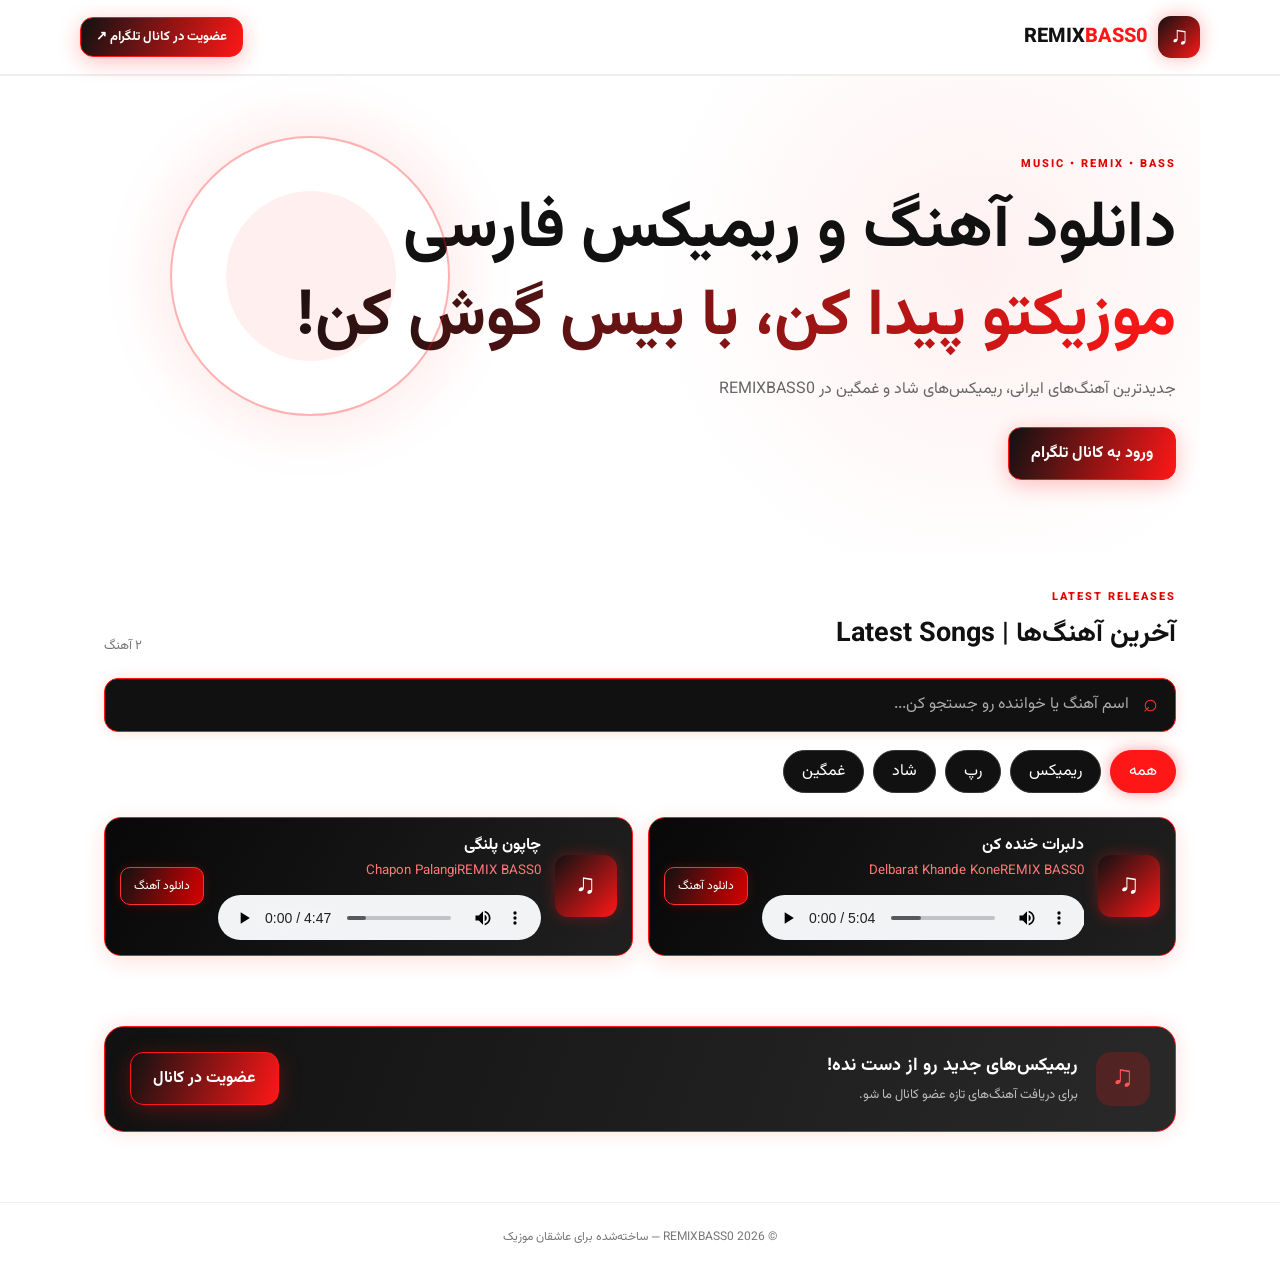
==== index.html @ 62d3708f "Update index.html" ====
<!doctype html>
<html lang="fa" dir="rtl">
  <meta name="google-site-verification" content="JpZeA1Qv8X7gBXCfBe9l_iuVdIGGsV_RSBL-NeZoP2Y" />
  <head><meta name="google-site-verification" content="JpZeA1Qv8X7gBXCfBe9l_iuVdIGGsV_RSBL-NeZoP2Y" />
  <meta charset="utf-8">
  <meta name="viewport" content="width=device-width, initial-scale=1">
  <meta name="theme-color" content="#090711">

  <title>دانلود آهنگ و ریمیکس فارسی | REMIXBASS0</title>

  <meta name="description" content="دانلود جدیدترین آهنگ‌های فارسی، ریمیکس، آهنگ شاد و غمگین از REMIXBASS0. Persian Music, New Remixes and Music Downloads.">

  <meta name="robots" content="index, follow">
  <meta name="author" content="REMIXBASS0">

  <link rel="canonical" href="https://hajymmly46-ops.github.io/REMIX_BASS0/">

  <meta property="og:type" content="website">
  <meta property="og:title" content="REMIXBASS0 | دانلود آهنگ و ریمیکس">
  <meta property="og:description" content="جدیدترین آهنگ‌ها و ریمیکس‌های فارسی و ایرانی">
  <meta property="og:url" content="https://hajymmly46-ops.github.io/REMIX_BASS0/">
  <meta property="og:site_name" content="REMIXBASS0">
  <meta property="og:locale" content="fa_IR">

  <meta name="twitter:card" content="summary">
  <meta name="twitter:title" content="REMIXBASS0 Music">
  <meta name="twitter:description" content="Persian Music, Remix and Bass Downloads">

  <script type="application/ld+json">
  {
    "@context": "https://schema.org",
    "@type": "WebSite",
    "name": "REMIXBASS0",
    "alternateName": "ریمیکس بیس صفر",
    "url": "https://hajymmly46-ops.github.io/REMIX_BASS0/",
    "inLanguage": ["fa", "en"]
  }
  </script>

  <link rel="stylesheet" href="style.css">
</head>

<body>

  <header class="topbar">
    <a class="brand" href="#">
      <span class="brand-mark">♫</span>
      <span>REMIX<span class="purple">BASS0</span></span>
    </a>

    <a class="telegram small" href="https://t.me/REMIX_BASS0" target="_blank" rel="noopener">
      عضویت در کانال تلگرام ↗
    </a>
  </header>

  <main>

    <section class="hero">
      <div class="eyebrow">MUSIC • REMIX • BASS</div>

      <h1>
        دانلود آهنگ و ریمیکس فارسی<br>
        <span>موزیکتو پیدا کن، با بیس گوش کن!</span>
      </h1>

      <p>
        جدیدترین آهنگ‌های ایرانی، ریمیکس‌های شاد و غمگین
        در REMIXBASS0
      </p>

      <a class="telegram" href="https://t.me/REMIX_BASS0" target="_blank" rel="noopener">
        ورود به کانال تلگرام
      </a>

      <div class="orb orb-one"></div>
      <div class="orb orb-two"></div>
    </section>

    <section class="content">

      <div class="section-head">
        <div>
          <span class="eyebrow">LATEST RELEASES</span>
          <h2>آخرین آهنگ‌ها | Latest Songs</h2>
        </div>

        <span class="count" id="songCount">۰ آهنگ</span>
      </div>

      <label class="search">
        <span>⌕</span>
        <input id="search" type="search" placeholder="اسم آهنگ یا خواننده رو جستجو کن...">
      </label>

      <div class="chips">
        <button class="chip active" data-filter="همه">همه</button>
        <button class="chip" data-filter="ریمیکس">ریمیکس</button>
        <button class="chip" data-filter="رپ">رپ</button>
        <button class="chip" data-filter="شاد">شاد</button>
        <button class="chip" data-filter="غمگین">غمگین</button>
      </div>

      <div class="songs" id="songs"></div>

      <p class="empty" id="empty">
        هنوز آهنگی اضافه نشده.
      </p>

    </section>

    <section class="join">
      <div class="join-icon">♫</div>

      <div>
        <h2>ریمیکس‌های جدید رو از دست نده!</h2>
        <p>برای دریافت آهنگ‌های تازه عضو کانال ما شو.</p>
      </div>

      <a class="telegram" href="https://t.me/REMIX_BASS0" target="_blank" rel="noopener">
        عضویت در کانال
      </a>
    </section>

  </main>

  <footer>
    © 2026 REMIXBASS0 — ساخته‌شده برای عاشقان موزیک
  </footer>

  <div class="gate" id="gate" aria-hidden="true">
    <div class="gate-box">

      <button class="close" id="closeGate" aria-label="بستن">×</button>

      <div class="gate-icon">♫</div>

      <h2>اول یه سر به کانال بزن!</h2>

      <p>
        برای ادامه، وارد کانال تلگرام REMIXBASS0 شو.
        بعد از برگشت، دکمه ادامه دانلود رو بزن.
      </p>

      <a class="telegram full" id="joinLink"
        href="https://t.me/REMIX_BASS0"
        target="_blank" rel="noopener">
        رفتن به کانال تلگرام ↗
      </a>

      <button class="continue" id="continueDownload">
        برگشتم؛ ادامه دانلود
      </button>

      <small>
        این روش عضویت واقعی را تأیید نمی‌کند.
      </small>

    </div>
  </div>

  <script src="script.js"></script>

</body>
</html>
---- style.css ----
@import url('https://fonts.googleapis.com/css2?family=Vazirmatn:wght@400;500;600;700;800&display=swap');

:root {
  --bg: #ffffff;
  --panel: #090909;
  --muted: #777777;
  --red: #ff1717;
  --red2: #ff4545;
  --line: #292929;
}

* {
  box-sizing: border-box;
}

body {
  margin: 0;
  background: #fff;
  color: #111;
  font-family: Vazirmatn, Tahoma, sans-serif;
}

a {
  color: inherit;
  text-decoration: none;
}

.topbar {
  min-height: 76px;
  display: flex;
  align-items: center;
  justify-content: space-between;
  padding: 0 max(5%, calc((100% - 1120px)/2));
  border-bottom: 2px solid #eee;
  background: #fff;
  position: sticky;
  top: 0;
  z-index: 3;
}

.brand {
  display: flex;
  gap: 10px;
  align-items: center;
  font-size: 20px;
  font-weight: 800;
}

.brand-mark {
  display: grid;
  place-items: center;
  width: 42px;
  height: 42px;
  border-radius: 13px;
  background: linear-gradient(135deg, #111, #ff1717);
  color: white;
  font-size: 25px;
  box-shadow: 0 0 18px #ff171755;
}

.purple {
  color: #ff1717;
}

.telegram {
  display: inline-flex;
  align-items: center;
  justify-content: center;
  background: linear-gradient(110deg, #111, #ff1717);
  padding: 13px 22px;
  border-radius: 13px;
  font-weight: 700;
  box-shadow: 0 5px 22px #ff171744;
  border: 1px solid #ff1717;
  color: white;
  cursor: pointer;
}

.telegram.small {
  padding: 9px 15px;
  font-size: 13px;
}

.hero {
  max-width: 1120px;
  margin: auto;
  min-height: 390px;
  padding: 80px 24px 72px;
  position: relative;
  overflow: hidden;
  background: radial-gradient(circle at 80% 40%, #ff171710, transparent 35%);
}

.eyebrow {
  font-size: 11px;
  letter-spacing: 2px;
  color: #e00000;
  font-weight: 800;
}

.hero h1 {
  font-size: clamp(38px, 6vw, 65px);
  line-height: 1.35;
  margin: 14px 0;
  color: #111;
}

.hero h1 span {
  background: linear-gradient(90deg, #111, #ff1717);
  -webkit-background-clip: text;
  background-clip: text;
  color: transparent;
}

.hero p {
  color: #666;
  margin: 0 0 25px;
}

.orb {
  position: absolute;
  border-radius: 50%;
  pointer-events: none;
}

.orb-one {
  width: 280px;
  height: 280px;
  border: 2px solid #ff171755;
  box-shadow: 0 0 70px #ff171722;
  left: 8%;
  top: 60px;
}

.orb-two {
  width: 170px;
  height: 170px;
  background: #ff171711;
  left: 13%;
  top: 115px;
}

.content {
  max-width: 1120px;
  margin: 0 auto;
  padding: 32px 24px 70px;
}

.section-head {
  display: flex;
  justify-content: space-between;
  align-items: end;
  margin-bottom: 22px;
}

.section-head h2 {
  margin: 4px 0 0;
  font-size: 27px;
}

.count {
  color: #777;
  font-size: 13px;
}

.search {
  min-height: 54px;
  background: #111;
  border: 1px solid #ff1717;
  border-radius: 14px;
  display: flex;
  align-items: center;
  padding: 0 17px;
  gap: 12px;
  box-shadow: 0 0 14px #ff171722;
}

.search span {
  font-size: 25px;
  color: #ff3030;
}

.search input {
  width: 100%;
  background: none;
  border: 0;
  outline: 0;
  color: white;
  font: inherit;
}

.search input::placeholder {
  color: #aaa;
}

.chips {
  display: flex;
  gap: 9px;
  flex-wrap: wrap;
  margin: 18px 0 24px;
}

.chip {
  background: #111;
  border: 1px solid #333;
  border-radius: 30px;
  padding: 8px 18px;
  color: white;
  font: inherit;
  cursor: pointer;
  transition: .2s;
}

.chip:hover,
.chip.active {
  background: #ff1717;
  border-color: #ff1717;
  color: white;
  box-shadow: 0 0 16px #ff171766;
}

.songs {
  display: grid;
  grid-template-columns: repeat(2, minmax(0, 1fr));
  gap: 15px;
}

.song {
  display: flex;
  align-items: center;
  gap: 14px;
  background: linear-gradient(120deg, #080808, #202020);
  border: 1px solid #ff1717;
  padding: 15px;
  border-radius: 17px;
  min-width: 0;
  color: white;
  box-shadow: 0 5px 22px #ff171722;
}

.cover {
  width: 62px;
  height: 62px;
  flex: none;
  border-radius: 13px;
  background: linear-gradient(135deg, #111, #ff1717);
  display: grid;
  place-items: center;
  font-size: 28px;
  color: white;
  box-shadow: 0 0 15px #ff171755;
}

.song-info {
  min-width: 0;
  flex: 1;
}

.song-info strong {
  display: block;
  white-space: nowrap;
  overflow: hidden;
  text-overflow: ellipsis;
  color: white;
}

.song-info small {
  color: #ff7777;
}

.song audio {
  display: block !important;
  width: 100% !important;
  height: 45px !important;
  margin-top: 12px;
  visibility: visible !important;
  opacity: 1 !important;
}

.download {
  border: 1px solid #ff3030;
  color: white;
  background: linear-gradient(110deg, #111, #d90000);
  padding: 9px 13px;
  border-radius: 10px;
  font: inherit;
  font-size: 12px;
  cursor: pointer;
  white-space: nowrap;
  box-shadow: 0 0 12px #ff171733;
}

.download:hover {
  box-shadow: 0 0 20px #ff171788;
}

.empty {
  text-align: center;
  color: #777;
  padding: 35px 10px;
}

.empty code {
  color: #ff1717;
}

.join {
  max-width: 1072px;
  margin: 0 auto 70px;
  padding: 25px;
  background: linear-gradient(110deg, #111, #292929);
  border: 1px solid #ff1717;
  border-radius: 20px;
  display: flex;
  align-items: center;
  gap: 18px;
  color: white;
  box-shadow: 0 0 20px #ff171722;
}

.join-icon {
  width: 54px;
  height: 54px;
  border-radius: 15px;
  background: #ff171733;
  display: grid;
  place-items: center;
  font-size: 30px;
  color: #ff5555;
}

.join div:nth-child(2) {
  flex: 1;
}

.join h2 {
  font-size: 18px;
  margin: 0 0 5px;
}

.join p {
  color: #bbb;
  margin: 0;
  font-size: 13px;
}

footer {
  text-align: center;
  color: #777;
  padding: 25px;
  border-top: 1px solid #eee;
  font-size: 12px;
}

.gate {
  display: none;
  position: fixed;
  inset: 0;
  background: #000d;
  z-index: 10;
  place-items: center;
  padding: 20px;
}

.gate.show {
  display: grid;
}

.gate-box {
  position: relative;
  width: min(440px, 100%);
  background: #111;
  border: 1px solid #ff1717;
  border-radius: 22px;
  padding: 30px;
  text-align: center;
  color: white;
  box-shadow: 0 0 35px #ff171744;
}

.close {
  position: absolute;
  left: 15px;
  top: 12px;
  background: none;
  border: 0;
  color: #aaa;
  font-size: 27px;
  cursor: pointer;
}

.gate-icon {
  margin: 0 auto 12px;
  width: 58px;
  height: 58px;
  border-radius: 18px;
  background: #ff171733;
  color: #ff5555;
  display: grid;
  place-items: center;
  font-size: 32px;
}

.gate-box h2 {
  margin: 8px 0;
}

.gate-box p,
.gate-box small {
  color: #bbb;
  line-height: 2;
}

.full {
  width: 100%;
  margin: 10px 0;
}

.continue {
  width: 100%;
  padding: 12px;
  border: 1px solid #ff3030;
  background: #222;
  color: white;
  border-radius: 12px;
  font: inherit;
  cursor: pointer;
}

.gate-box small {
  display: block;
  font-size: 10px;
  margin-top: 13px;
}

@media(max-width: 650px) {
  .topbar {
    min-height: 66px;
    padding: 0 16px;
  }

  .brand {
    font-size: 16px;
  }

  .hero {
    min-height: 350px;
    padding: 65px 20px;
  }

  .orb-one {
    left: -80px;
  }

  .songs {
    grid-template-columns: 1fr;
  }

  .content {
    padding: 25px 16px 50px;
  }

  .song {
    flex-wrap: wrap;
  }

  .song-info {
    min-width: calc(100% - 90px);
  }

  .song-info audio {
    width: 100% !important;
  }

  .download {
    width: 100%;
    padding: 11px;
  }

  .join {
    margin: 0 16px 45px;
    flex-wrap: wrap;
  }

  .join div:nth-child(2) {
    min-width: calc(100% - 80px);
  }

  .join .telegram {
    width: 100%;
  }

  .telegram.small {
    font-size: 11px;
    padding: 8px 10px;
  }
  }
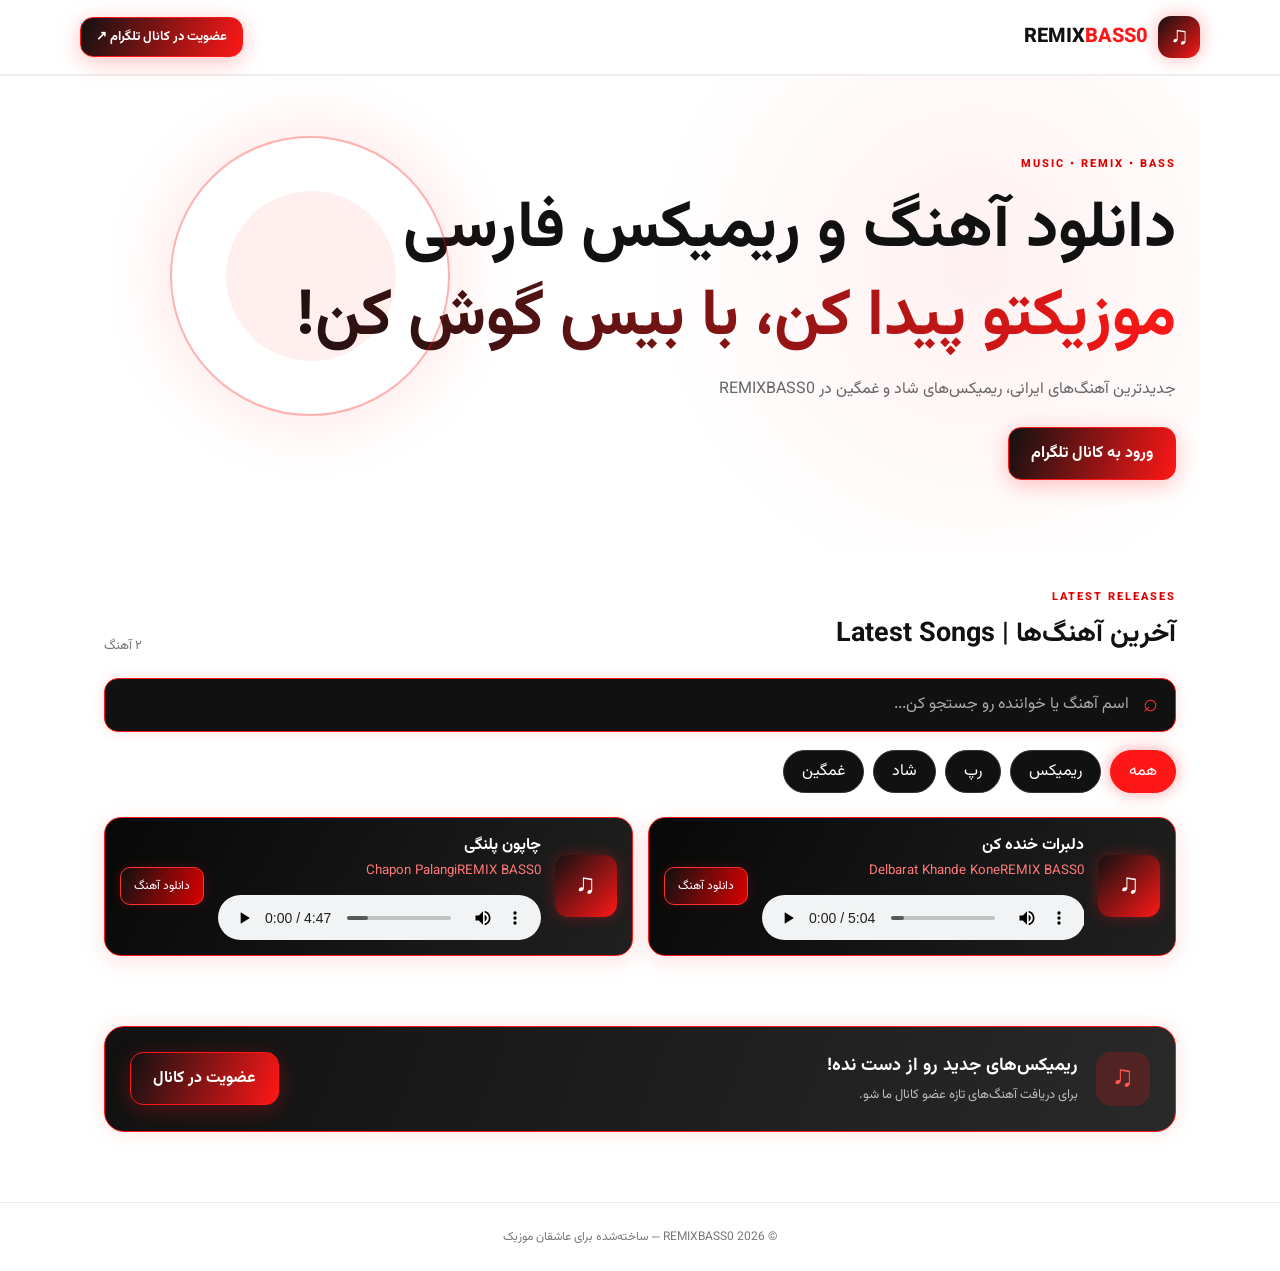
==== commit 3d863aa3: "Update index.html" ====
--- a/index.html
+++ b/index.html
@@ -1,8 +1,11 @@
 
 <!doctype html>
 <html lang="fa" dir="rtl">
+<head>
   <meta name="google-site-verification" content="JpZeA1Qv8X7gBXCfBe9l_iuVdIGGsV_RSBL-NeZoP2Y" />
-  <head><meta name="google-site-verification" content="JpZeA1Qv8X7gBXCfBe9l_iuVdIGGsV_RSBL-NeZoP2Y" />
+  <meta charset="utf-8">
+  <meta name="viewport" content="width=device-width, initial-scale=1">
+  
   <meta charset="utf-8">
   <meta name="viewport" content="width=device-width, initial-scale=1">
   <meta name="theme-color" content="#090711">
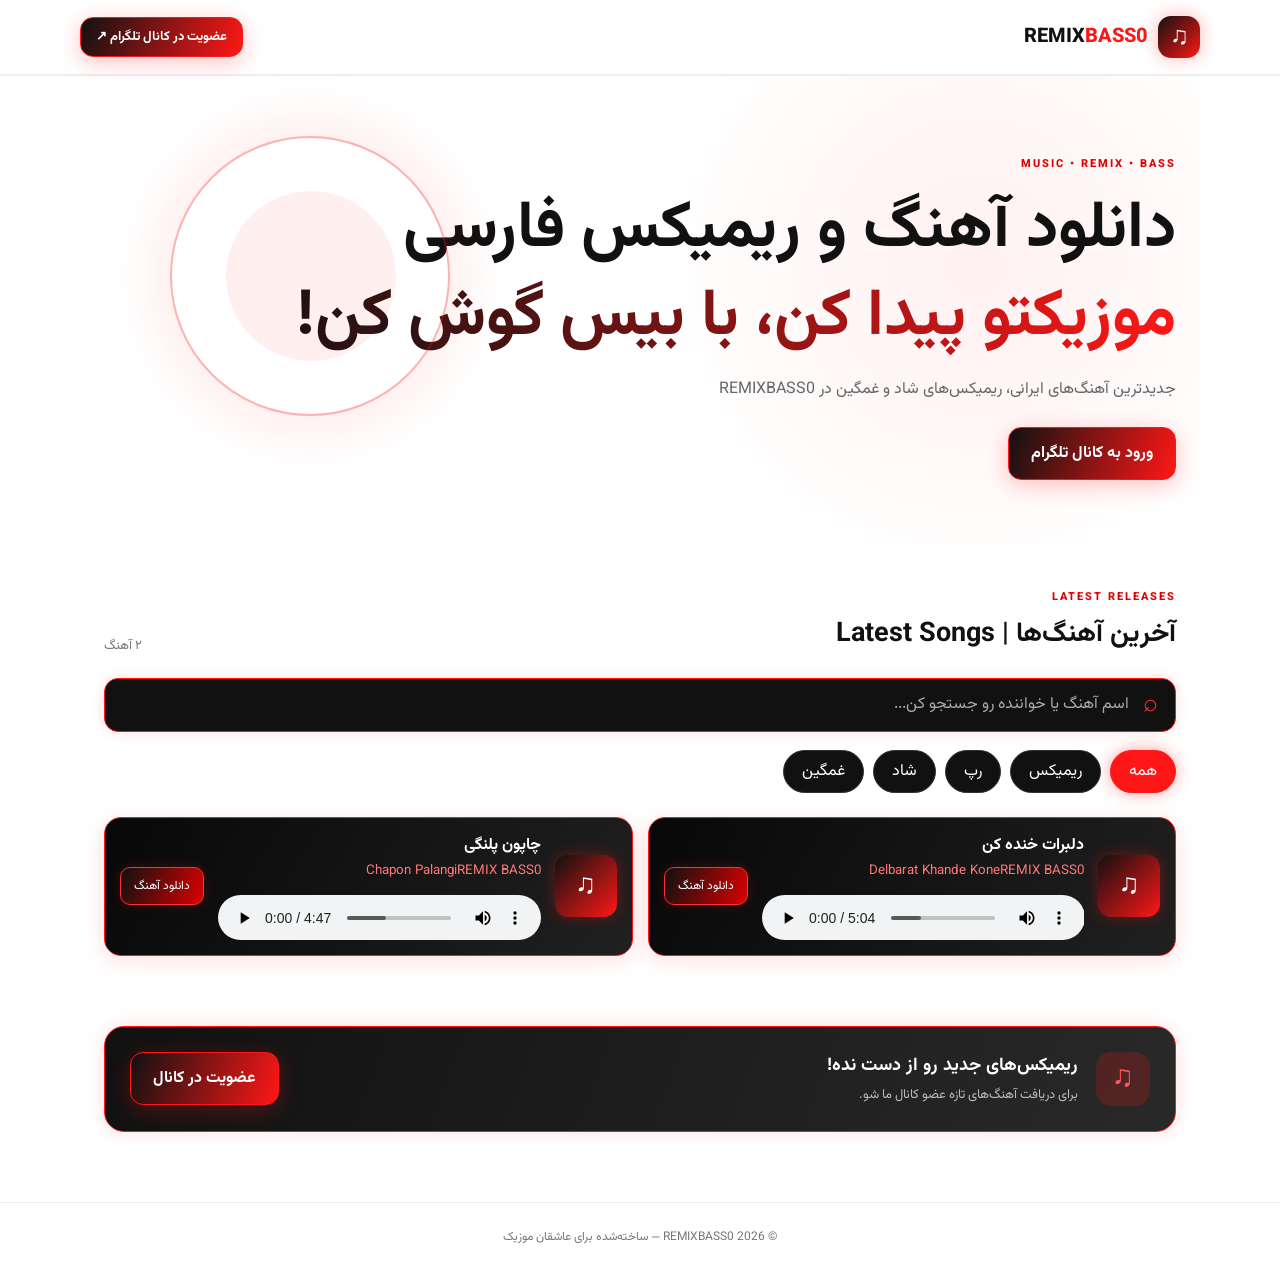
==== commit cc529ac5: "Update index.html" ====
--- a/index.html
+++ b/index.html
@@ -3,8 +3,6 @@
 <html lang="fa" dir="rtl">
 <head>
   <meta name="google-site-verification" content="JpZeA1Qv8X7gBXCfBe9l_iuVdIGGsV_RSBL-NeZoP2Y" />
-  <meta charset="utf-8">
-  <meta name="viewport" content="width=device-width, initial-scale=1">
   
   <meta charset="utf-8">
   <meta name="viewport" content="width=device-width, initial-scale=1">
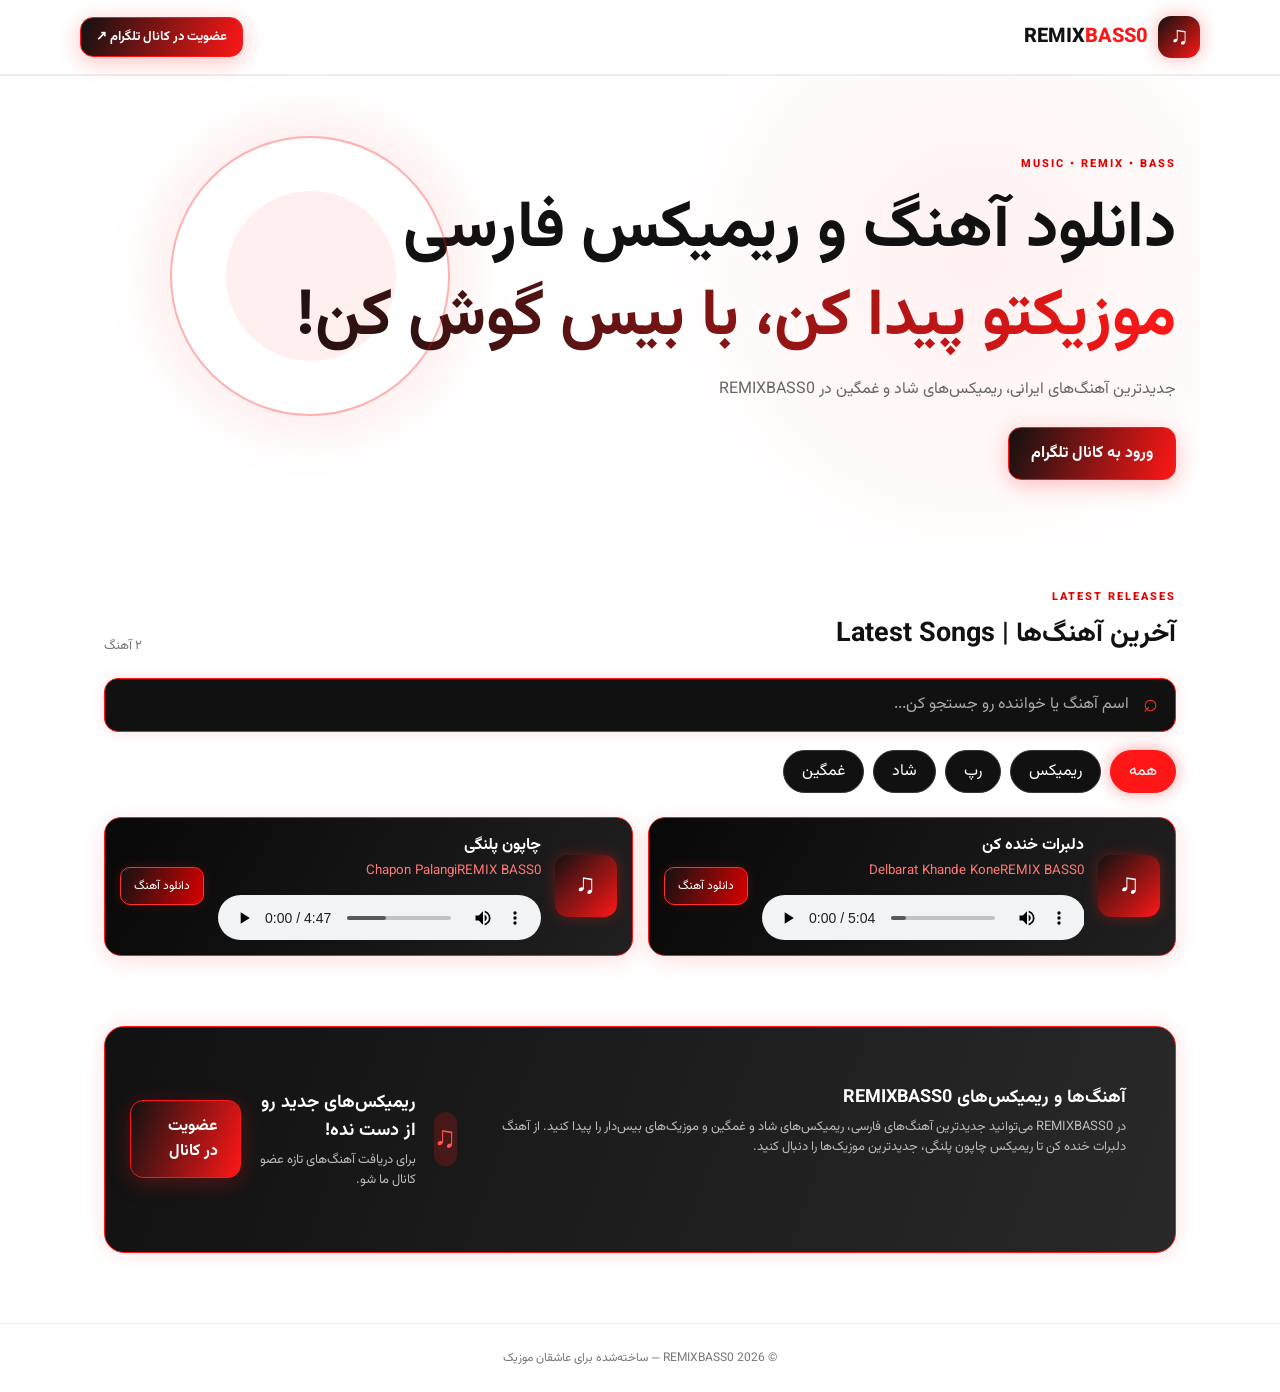
==== commit b2c4705b: "Update index.html" ====
--- a/index.html
+++ b/index.html
@@ -110,7 +110,16 @@
 
     </section>
 
-    <section class="join">
+    <section class="join"><section class="content">
+  <h2>آهنگ‌ها و ریمیکس‌های REMIXBASS0</h2>
+
+  <p>
+    در REMIXBASS0 می‌توانید جدیدترین آهنگ‌های فارسی،
+    ریمیکس‌های شاد و غمگین و موزیک‌های بیس‌دار را پیدا کنید.
+    از آهنگ دلبرات خنده کن تا ریمیکس چاپون پلنگی،
+    جدیدترین موزیک‌ها را دنبال کنید.
+  </p>
+    </section>
       <div class="join-icon">♫</div>
 
       <div>
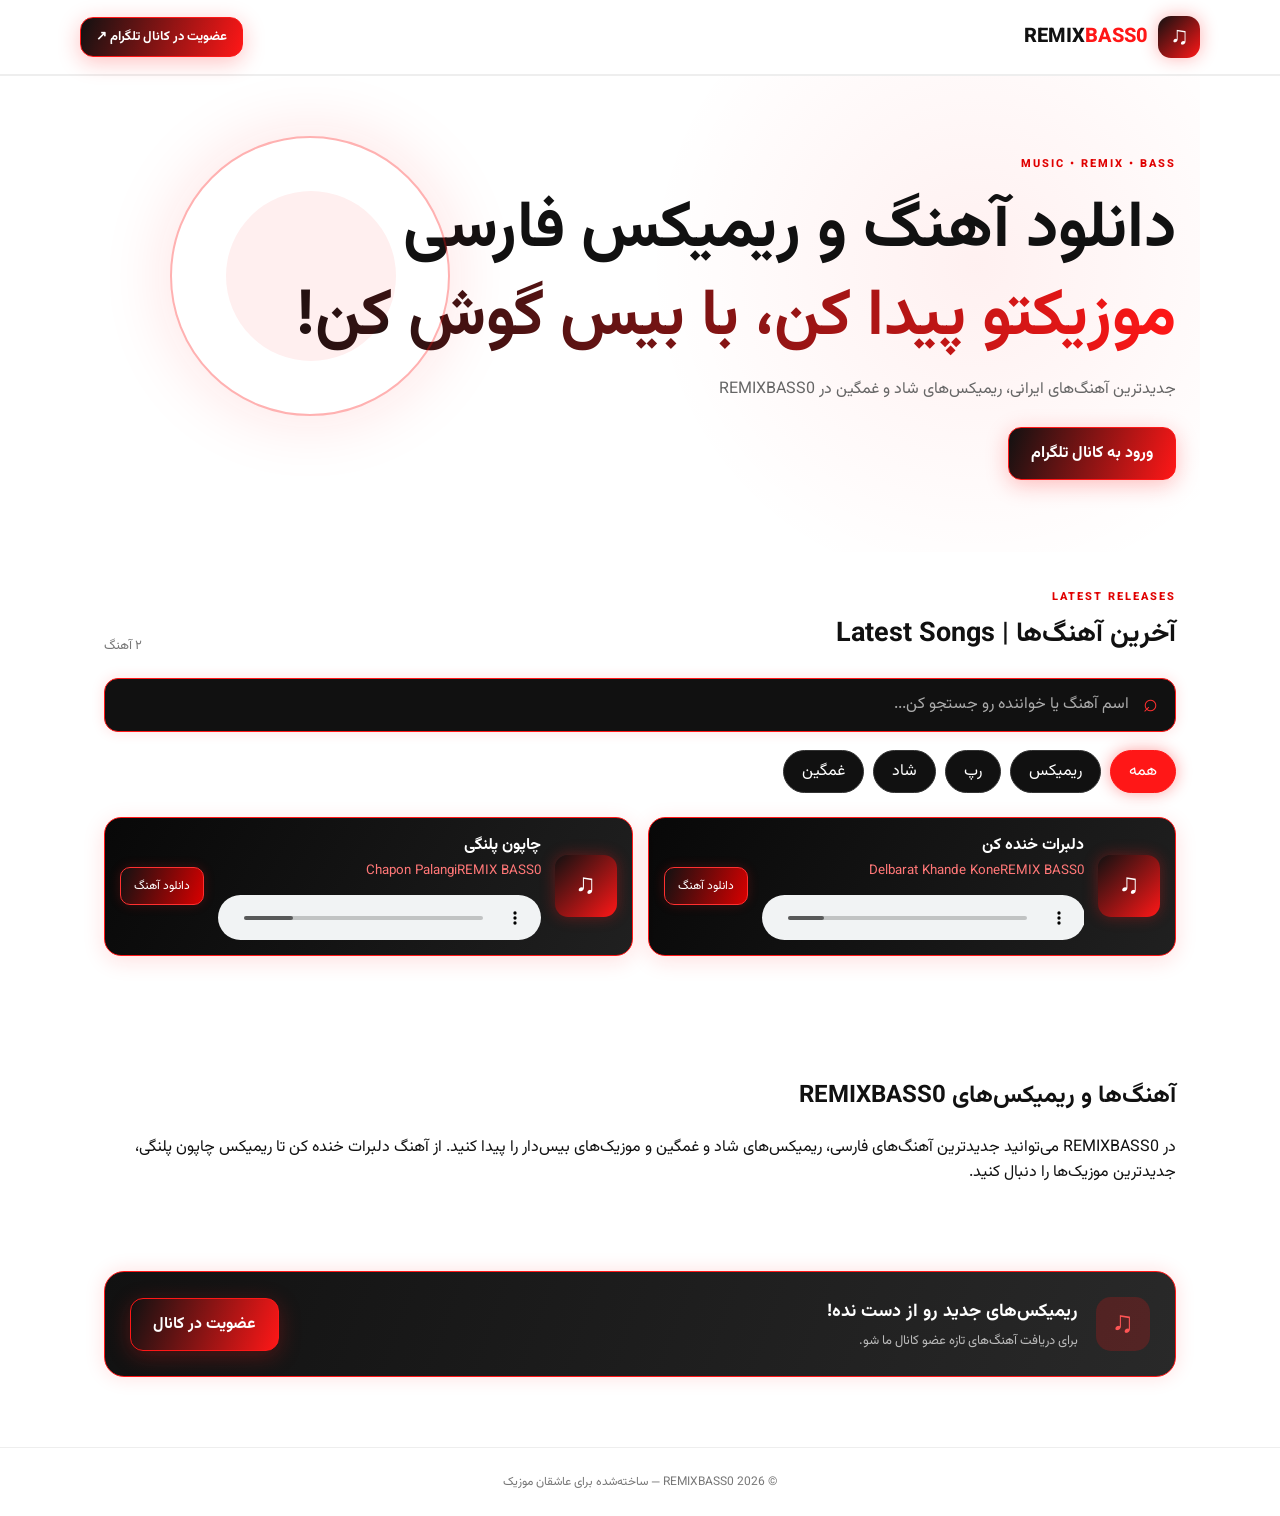
==== commit 177b7c2e: "Update index.html" ====
--- a/index.html
+++ b/index.html
@@ -110,7 +110,7 @@
 
     </section>
 
-    <section class="join"><section class="content">
+    <section class="content">
   <h2>آهنگ‌ها و ریمیکس‌های REMIXBASS0</h2>
 
   <p>
@@ -119,7 +119,9 @@
     از آهنگ دلبرات خنده کن تا ریمیکس چاپون پلنگی،
     جدیدترین موزیک‌ها را دنبال کنید.
   </p>
-    </section>
+</section>
+
+<section class="join">
       <div class="join-icon">♫</div>
 
       <div>
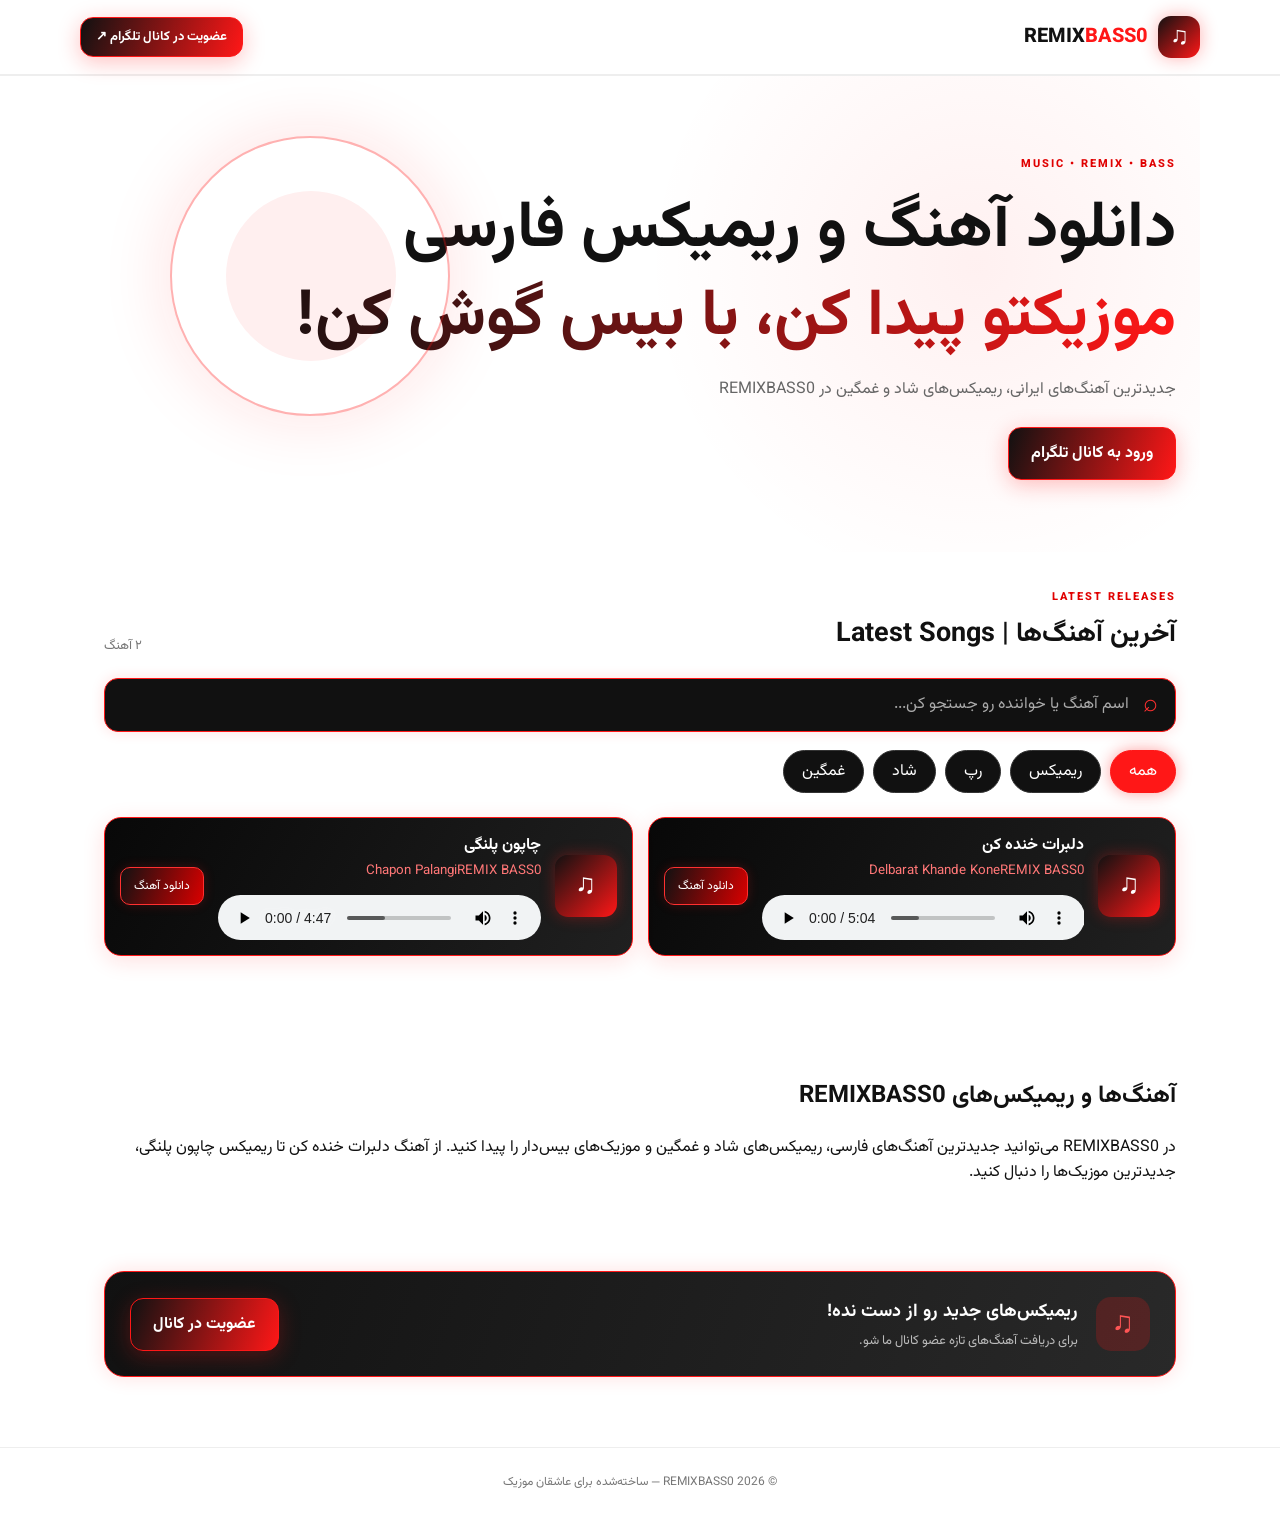
==== commit cde1e55d: "Update index.html" ====
--- a/index.html
+++ b/index.html
@@ -10,7 +10,7 @@
 
   <title>دانلود آهنگ و ریمیکس فارسی | REMIXBASS0</title>
 
-  <meta name="description" content="دانلود جدیدترین آهنگ‌های فارسی، ریمیکس، آهنگ شاد و غمگین از REMIXBASS0. Persian Music, New Remixes and Music Downloads.">
+  <meta name="description" content="دانلود آهنگ جدید فارسی و ایرانی، ریمیکس شاد و غمگین، موزیک بیس‌دار و جدیدترین ریمیکس‌های REMIXBASS0 همراه با پخش آنلاین و دانلود آهنگ.">
 
   <meta name="robots" content="index, follow">
   <meta name="author" content="REMIXBASS0">
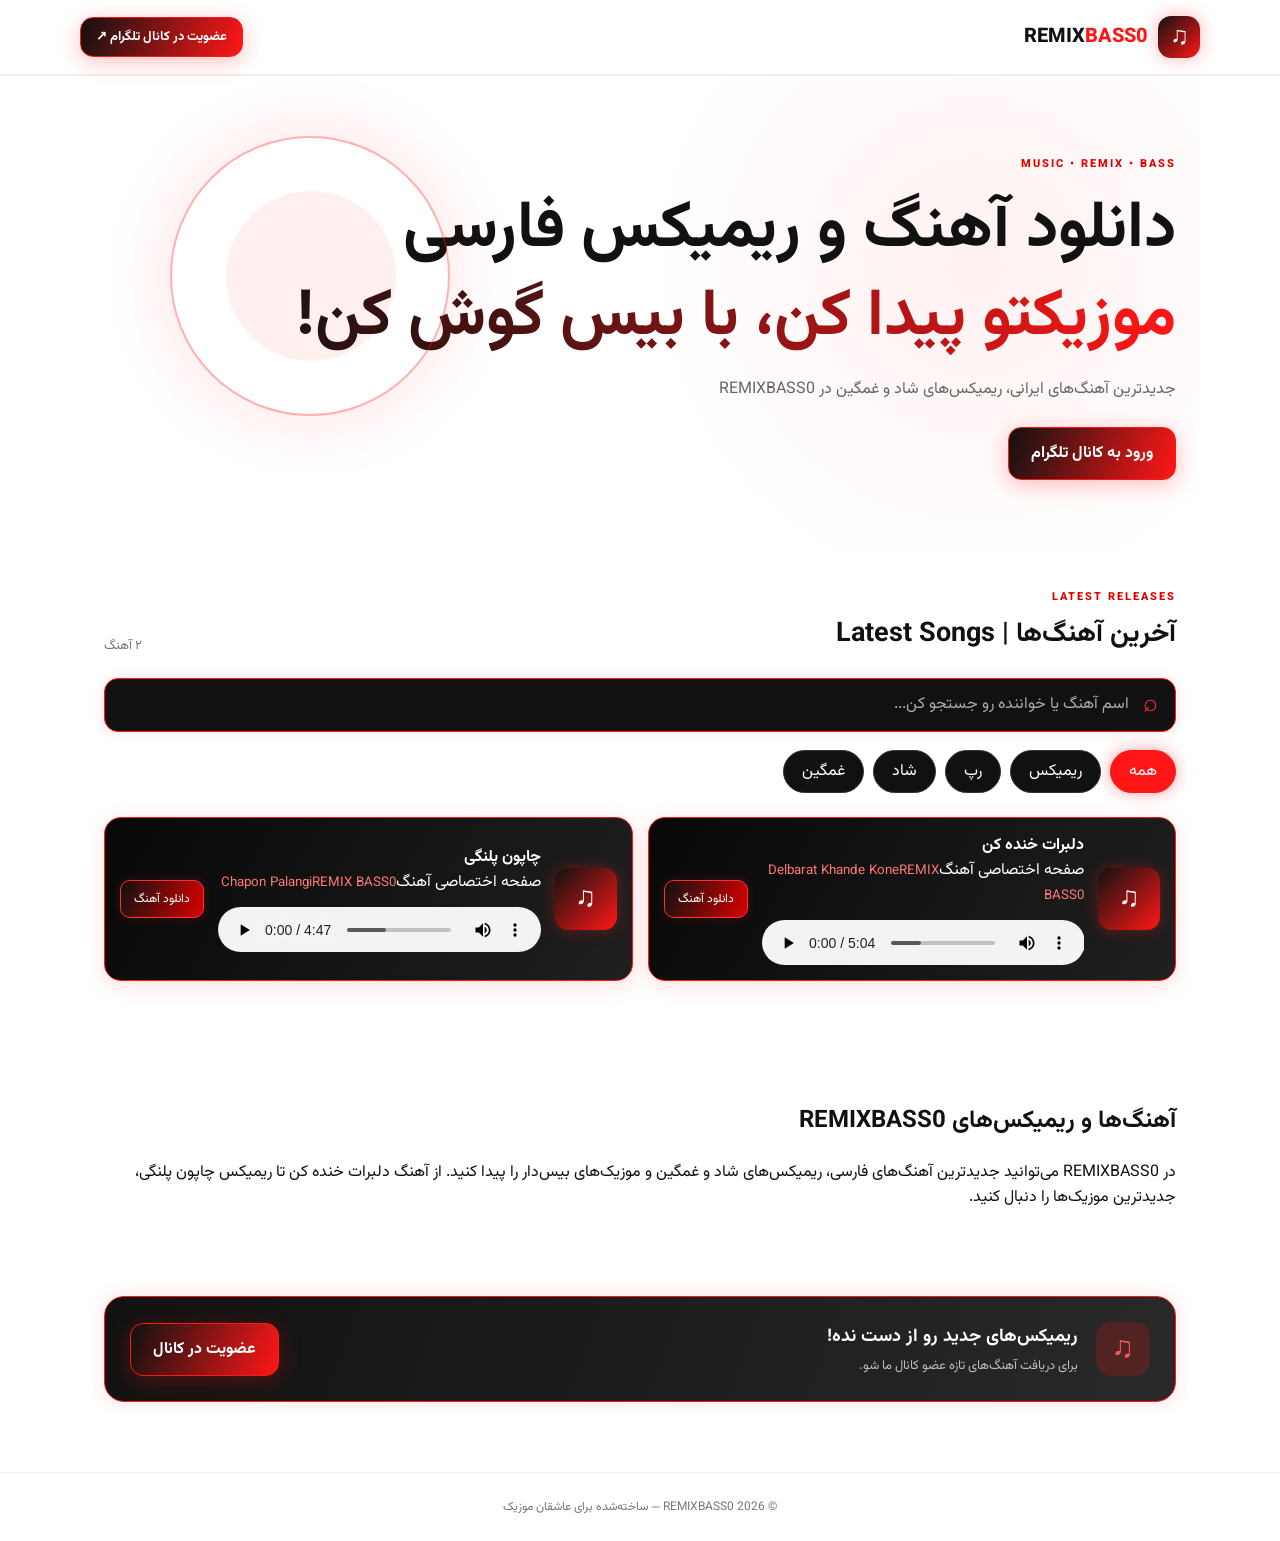
==== commit d2e18066: "Update index.html" ====
--- a/index.html
+++ b/index.html
@@ -1,7 +1,9 @@
 
 <!doctype html>
 <html lang="fa" dir="rtl">
-<head>
+<head> <link rel="manifest" href="manifest.json">
+<meta name="theme-color" content="#080808">
+<meta name="apple-mobile-web-app-capable" content="yes">
   <meta name="google-site-verification" content="JpZeA1Qv8X7gBXCfBe9l_iuVdIGGsV_RSBL-NeZoP2Y" />
   
   <meta charset="utf-8">
